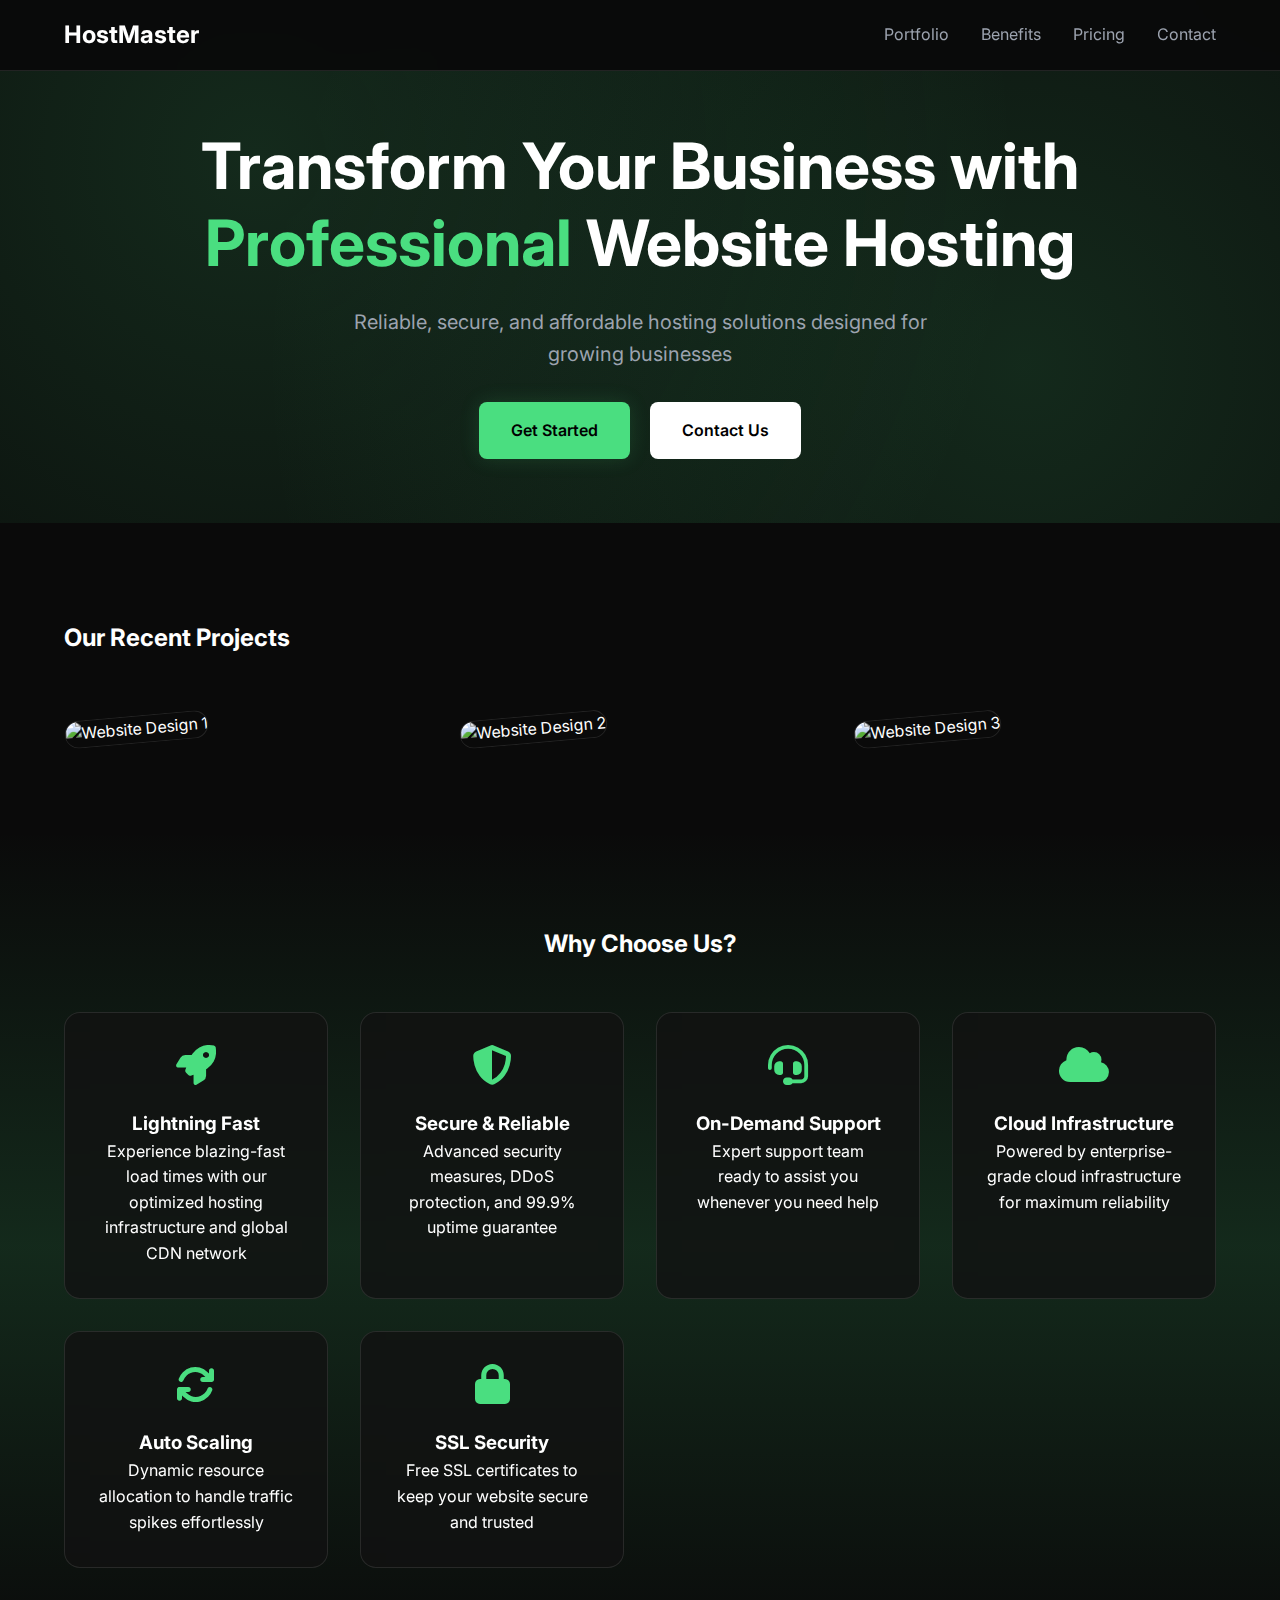
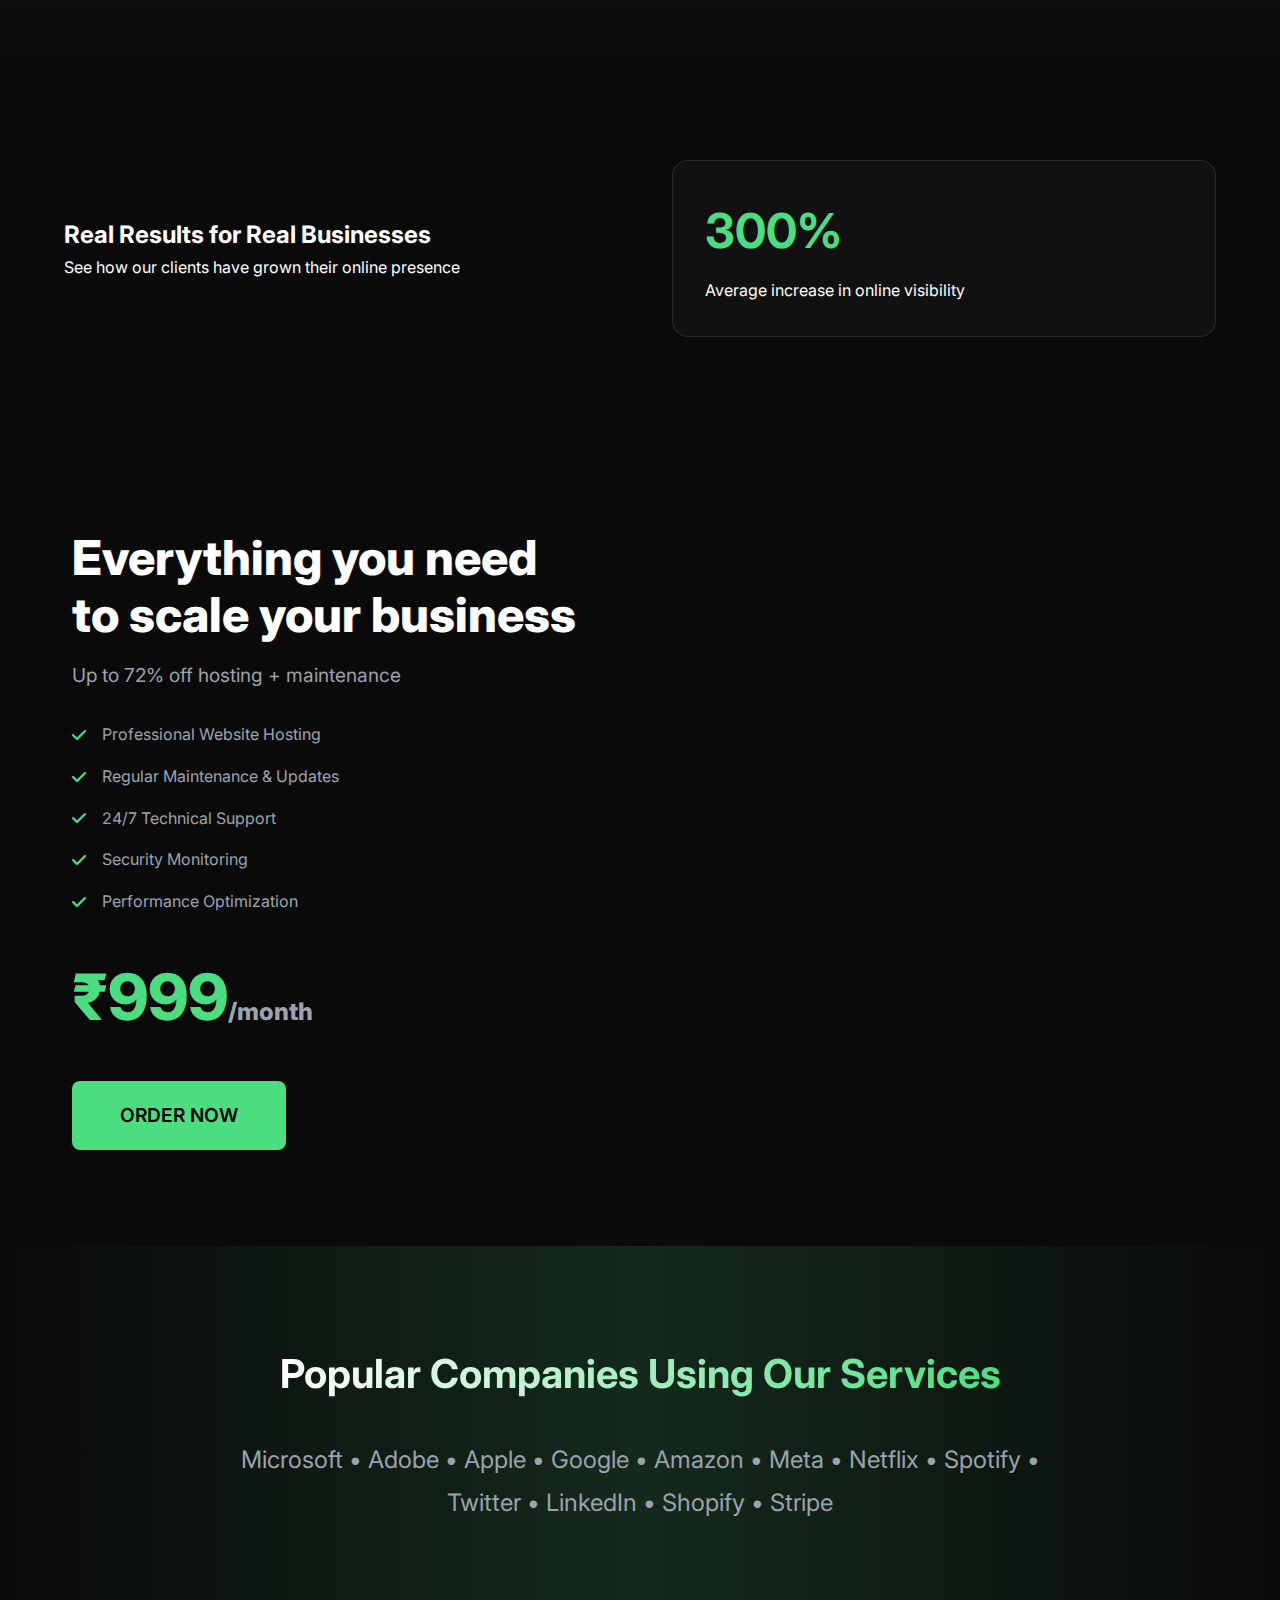
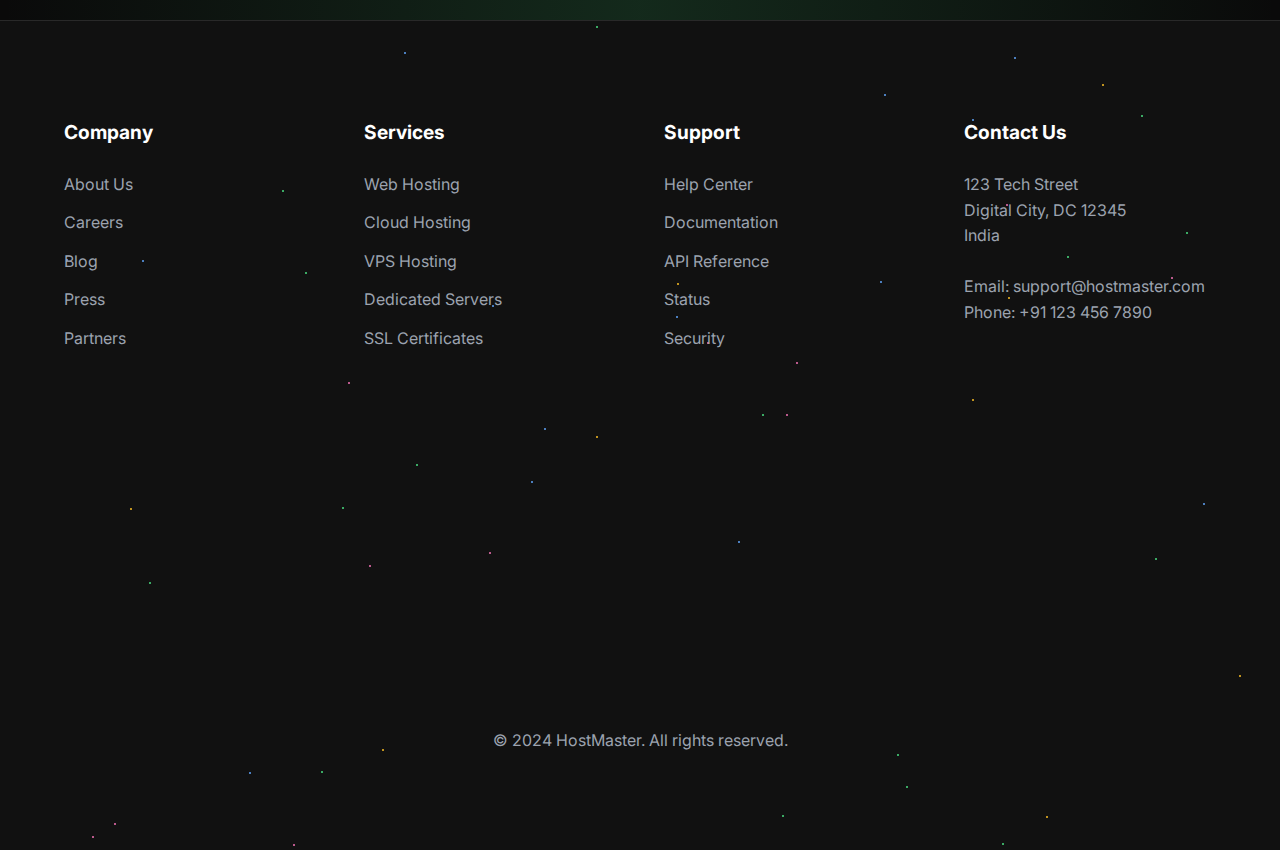
==== index.html @ f2a05460 "new" ====
<!DOCTYPE html>
<html lang="en">
<head>
    <meta charset="UTF-8">
    <meta name="viewport" content="width=device-width, initial-scale=1.0">
    <title>Professional Website Hosting & Maintenance | Affordable Solutions</title>

    <!-- Google Fonts -->
    <link rel="preconnect" href="https://fonts.googleapis.com">
    <link rel="preconnect" href="https://fonts.gstatic.com" crossorigin>
    <link href="https://fonts.googleapis.com/css2?family=Inter:wght@400;500;600;700;800&display=swap" rel="stylesheet">

    <!-- Font Awesome -->
    <link rel="stylesheet" href="https://cdnjs.cloudflare.com/ajax/libs/font-awesome/6.4.0/css/all.min.css">

    <!-- Custom CSS -->
    <link rel="stylesheet" href="styles.css">
</head>
<body>
    <!-- Header -->
    <header class="header">
        <div class="container">
            <a href="#" class="logo">HostMaster</a>
            <button class="hamburger">
                <span></span>
                <span></span>
                <span></span>
            </button>
            <nav>
                <ul class="nav-links">
                    <li><a href="#showcase">Portfolio</a></li>
                    <li><a href="#benefits">Benefits</a></li>
                    <li><a href="#pricing">Pricing</a></li>
                    <li><a href="#contact">Contact</a></li>
                </ul>
            </nav>
        </div>
    </header>

    <!-- Hero Section -->
    <section class="hero">
        <div class="hero-bg">
            <div class="hero-grid"></div>
            <div class="hero-glow"></div>
        </div>
        <div class="container hero-content">
            <h1>Transform Your Business with <span>Professional</span> Website Hosting</h1>
            <p>Reliable, secure, and affordable hosting solutions designed for growing businesses</p>
            <div style="text-align: center;">
                <a href="#pricing" class="btn btn-primary">Get Started</a>
                <a href="#contact" class="btn btn-white" style="margin-left: 1rem;">Contact Us</a>
            </div>
        </div>
    </section>

    <!-- Website Showcase -->
    <section id="showcase" class="showcase">
        <div class="container">
            <h2>Our Recent Projects</h2>
            <div class="showcase-grid">
                <div class="showcase-item">
                    <img src="https://cdn.dribbble.com/userupload/12153759/file/original-dc680ab4bc241a05ec08e70d18f87aba.png?resize=1024x768&vertical=center" alt="Website Design 1">
                </div>
                <div class="showcase-item">
                    <img src="https://cdn.dribbble.com/userupload/17878529/file/original-a08f83c285a0620780c0fa7da1a66de3.png?resize=1024x768&vertical=center" alt="Website Design 2">
                </div>
                <div class="showcase-item">
                    <img src="https://cdn.dribbble.com/userupload/37447016/file/original-9c2257d392488be8902fc1c47d526257.png?resize=1024x768&vertical=center" alt="Website Design 3">
                </div>
            </div>
        </div>
    </section>

    <!-- Benefits Section -->
    <section id="benefits" class="benefits">
        <div class="benefits-bg"></div>
        <div class="container">
            <h2>Why Choose Us?</h2>
            <div class="benefits-grid">
                <div class="benefit-card">
                    <i class="fas fa-rocket"></i>
                    <h3>Lightning Fast</h3>
                    <p>Experience blazing-fast load times with our optimized hosting infrastructure and global CDN network</p>
                </div>
                <div class="benefit-card">
                    <i class="fas fa-shield-alt"></i>
                    <h3>Secure & Reliable</h3>
                    <p>Advanced security measures, DDoS protection, and 99.9% uptime guarantee</p>
                </div>
                <div class="benefit-card">
                    <i class="fas fa-headset"></i>
                    <h3>On-Demand Support</h3>
                    <p>Expert support team ready to assist you whenever you need help</p>
                </div>
                <div class="benefit-card">
                    <i class="fas fa-cloud"></i>
                    <h3>Cloud Infrastructure</h3>
                    <p>Powered by enterprise-grade cloud infrastructure for maximum reliability</p>
                </div>
                <div class="benefit-card">
                    <i class="fas fa-sync"></i>
                    <h3>Auto Scaling</h3>
                    <p>Dynamic resource allocation to handle traffic spikes effortlessly</p>
                </div>
                <div class="benefit-card">
                    <i class="fas fa-lock"></i>
                    <h3>SSL Security</h3>
                    <p>Free SSL certificates to keep your website secure and trusted</p>
                </div>
            </div>
        </div>
    </section>

    <!-- Growth Section -->
    <section class="growth">
        <div class="container">
            <div class="growth-stats">
                <div>
                    <h2>Real Results for Real Businesses</h2>
                    <p>See how our clients have grown their online presence</p>
                </div>
                <div class="stat-card">
                    <div class="stat-number">300%</div>
                    <p>Average increase in online visibility</p>
                </div>
            </div>
        </div>
    </section>

    <!-- Pricing Section -->
    <section id="pricing" class="pricing">
        <div class="pricing-bg"></div>
        <div class="pricing-container">
            <div class="pricing-content">
                <h1 class="pricing-title">Everything you need to scale your business</h1>
                <p class="pricing-subtitle">Up to 72% off hosting + maintenance</p>
                
                <ul class="pricing-features">
                    <li><i class="fas fa-check"></i> Professional Website Hosting</li>
                    <li><i class="fas fa-check"></i> Regular Maintenance & Updates</li>
                    <li><i class="fas fa-check"></i> 24/7 Technical Support</li>
                    <li><i class="fas fa-check"></i> Security Monitoring</li>
                    <li><i class="fas fa-check"></i> Performance Optimization</li>
                </ul>

                <div class="price-amount">
                    ₹999<small>/month</small>
                </div>

                <a href="#contact" class="order-btn">Order Now</a>
            </div>
        </div>
    </section>

    <!-- Trusted Companies Section -->
    <section class="trusted-companies">
        <div class="container">
            <h2>Popular Companies Using Our Services</h2>
            <div class="company-names">
                Microsoft • Adobe • Apple • Google • Amazon • Meta • Netflix • Spotify • Twitter • LinkedIn • Shopify • Stripe
            </div>
        </div>
    </section>

    <!-- Footer -->
    <footer class="footer">
        <div class="footer-stars"></div>
        <div class="container">
            <div class="footer-grid">
                <div class="footer-links">
                    <h4>Company</h4>
                    <ul>
                        <li><a href="#">About Us</a></li>
                        <li><a href="#">Careers</a></li>
                        <li><a href="#">Blog</a></li>
                        <li><a href="#">Press</a></li>
                        <li><a href="#">Partners</a></li>
                    </ul>
                </div>
                <div class="footer-links">
                    <h4>Services</h4>
                    <ul>
                        <li><a href="#">Web Hosting</a></li>
                        <li><a href="#">Cloud Hosting</a></li>
                        <li><a href="#">VPS Hosting</a></li>
                        <li><a href="#">Dedicated Servers</a></li>
                        <li><a href="#">SSL Certificates</a></li>
                    </ul>
                </div>
                <div class="footer-links">
                    <h4>Support</h4>
                    <ul>
                        <li><a href="#">Help Center</a></li>
                        <li><a href="#">Documentation</a></li>
                        <li><a href="#">API Reference</a></li>
                        <li><a href="#">Status</a></li>
                        <li><a href="#">Security</a></li>
                    </ul>
                </div>
                <div class="footer-links">
                    <h4>Contact Us</h4>
                    <p style="color: var(--text-muted);">
                        123 Tech Street<br>
                        Digital City, DC 12345<br>
                        India<br><br>
                        Email: support@hostmaster.com<br>
                        Phone: +91 123 456 7890
                    </p>
                </div>
            </div>
            <div class="map-container">
                <iframe 
                    src="https://www.google.com/maps/embed?pb=!1m18!1m12!1m3!1d3888.5965666493607!2d77.5945627!3d12.9715987!2m3!1f0!2f0!3f0!3m2!1i1024!2i768!4f13.1!3m3!1m2!1s0x3bae1670c9b44e6d%3A0xf8dfc3e8517e4fe0!2sBengaluru%2C%20Karnataka%2C%20India!5e0!3m2!1sen!2sin!4v1645000000000!5m2!1sen!2sin" 
                    width="100%" 
                    height="100%" 
                    style="border:0;" 
                    allowfullscreen="" 
                    loading="lazy">
                </iframe>
            </div>
            <div style="text-align: center; margin-top: 2rem; color: var(--text-muted);">
                <p>&copy; 2024 HostMaster. All rights reserved.</p>
            </div>
        </div>
    </footer>

    <!-- Custom JS -->
    <script src="script.js"></script>
</body>
</html>
---- styles.css ----
:root {
    --bg-color: #0a0a0a;
    --card-bg: #111111;
    --primary: #4ade80;
    --primary-dark: #22c55e;
    --primary-glow: rgba(74, 222, 128, 0.15);
    --text-color: #ffffff;
    --text-muted: #9ca3af;
    --border-color: rgba(255, 255, 255, 0.1);
}

* {
    margin: 0;
    padding: 0;
    box-sizing: border-box;
    scroll-behavior: smooth;
}

body {
    font-family: 'Inter', sans-serif;
    background-color: var(--bg-color);
    color: var(--text-color);
    line-height: 1.6;
}

.container {
    max-width: 1200px;
    margin: 0 auto;
    padding: 0 1.5rem;
}

/* Header */
.header {
    background: rgba(10, 10, 10, 0.95);
    backdrop-filter: blur(20px);
    position: fixed;
    width: 100%;
    z-index: 1000;
    padding: 1rem 0;
    border-bottom: 1px solid var(--border-color);
}

.header .container {
    display: flex;
    justify-content: space-between;
    align-items: center;
}

.logo {
    font-size: 1.5rem;
    font-weight: 700;
    color: var(--text-color);
    text-decoration: none;
}

.nav-links {
    display: flex;
    gap: 2rem;
    list-style: none;
}

.nav-links a {
    color: var(--text-muted);
    text-decoration: none;
    transition: color 0.3s;
}

.nav-links a:hover {
    color: var(--text-color);
}

/* Hamburger Menu */
.hamburger {
    display: none;
    cursor: pointer;
    background: none;
    border: none;
    padding: 0.5rem;
}

.hamburger span {
    display: block;
    width: 25px;
    height: 3px;
    background-color: var(--text-color);
    margin: 5px 0;
    transition: all 0.3s ease;
}

/* Hero Section */
.hero {
    padding: 8rem 0 4rem;
    position: relative;
    overflow: hidden;
}

.hero-bg {
    position: absolute;
    top: 0;
    left: 0;
    right: 0;
    bottom: 0;
    z-index: 0;
}

.hero-grid {
    position: absolute;
    top: 0;
    left: 0;
    right: 0;
    bottom: 0;
    background: 
        linear-gradient(90deg, var(--bg-color) 1px, transparent 1px) 0 0 / 40px 40px,
        linear-gradient(var(--bg-color) 1px, transparent 1px) 0 0 / 40px 40px;
    opacity: 0.1;
}

.hero-glow {
    position: absolute;
    top: 0;
    left: 0;
    right: 0;
    bottom: 0;
    background: 
        radial-gradient(circle at 20% 30%, var(--primary-glow) 0%, transparent 70%),
        radial-gradient(circle at 80% 70%, var(--primary-glow) 0%, transparent 70%);
}

.hero-content {
    position: relative;
    z-index: 1;
}

.hero h1 {
    font-size: 4rem;
    line-height: 1.2;
    margin-bottom: 1.5rem;
    text-align: center;
    max-width: 900px;
    margin-left: auto;
    margin-right: auto;
}

.hero h1 span {
    color: var(--primary);
}

.hero p {
    font-size: 1.25rem;
    color: var(--text-muted);
    text-align: center;
    max-width: 600px;
    margin: 0 auto 2rem;
}

/* Buttons */
.btn {
    display: inline-block;
    padding: 1rem 2rem;
    border-radius: 8px;
    font-weight: 600;
    text-decoration: none;
    transition: all 0.3s;
}

.btn-primary {
    background: var(--primary);
    color: #000;
    box-shadow: 0 0 20px var(--primary-glow);
}

.btn-primary:hover {
    background: var(--primary-dark);
    transform: translateY(-2px);
}

.btn-white {
    background: #fff;
    color: #000;
}

.btn-white:hover {
    background: #f3f4f6;
    transform: translateY(-2px);
}

/* Website Showcase */
.showcase {
    padding: 6rem 0;
    position: relative;
}

.showcase-grid {
    display: grid;
    grid-template-columns: repeat(3, 1fr);
    gap: 2rem;
    margin-top: 3rem;
}

.showcase-item {
    position: relative;
    border-radius: 16px;
    overflow: hidden;
    transform: rotate(-5deg);
    transition: transform 0.3s;
}

.showcase-item:hover {
    transform: rotate(0) scale(1.05);
}

.showcase-item img {
    width: 100%;
    height: auto;
    border-radius: 16px;
    border: 1px solid var(--border-color);
}

/* Benefits Section */
.benefits {
    padding: 6rem 0;
    position: relative;
}

.benefits-bg {
    position: absolute;
    top: 0;
    left: 0;
    right: 0;
    bottom: 0;
    background: linear-gradient(to bottom, transparent, var(--primary-glow), transparent);
    z-index: 0;
}

.benefits .container {
    position: relative;
    z-index: 1;
    text-align: center;
}

.benefits-grid {
    display: grid;
    grid-template-columns: repeat(auto-fit, minmax(250px, 1fr));
    gap: 2rem;
    margin-top: 3rem;
}

.benefit-card {
    background: rgba(17, 17, 17, 0.8);
    backdrop-filter: blur(10px);
    padding: 2rem;
    border-radius: 16px;
    border: 1px solid var(--border-color);
    transition: transform 0.3s, box-shadow 0.3s;
    text-align: center;
}

.benefit-card:hover {
    transform: translateY(-10px);
    box-shadow: 0 10px 30px rgba(74, 222, 128, 0.1);
}

.benefit-card i {
    font-size: 2.5rem;
    color: var(--primary);
    margin-bottom: 1.5rem;
}

/* Growth Section */
.growth {
    padding: 6rem 0;
}

.growth-stats {
    display: grid;
    grid-template-columns: repeat(2, 1fr);
    gap: 4rem;
    align-items: center;
}

.stat-card {
    background: var(--card-bg);
    padding: 2rem;
    border-radius: 16px;
    border: 1px solid var(--border-color);
}

.stat-number {
    font-size: 3rem;
    font-weight: 700;
    color: var(--primary);
    margin-bottom: 0.5rem;
}

/* Pricing Section */
.pricing {
    padding: 6rem 0;
    background: var(--bg-color);
    position: relative;
    overflow: hidden;
}

.pricing-bg {
    position: absolute;
    top: 50%;
    right: 0;
    width: 50%;
    height: 100%;
    background-image: url('https://media.istockphoto.com/id/1328208927/vector/abstract-maze-route-subway-intersection-background-pattern.jpg?s=612x612&w=0&k=20&c=2VuiIXaGx7JWQPQbiqLk1LyRIShLbZQZInVuijUXZQM=');
    background-size: cover;
    background-position: center;
    opacity: 0.1;
    z-index: 0;
}

.pricing-container {
    display: flex;
    align-items: center;
    max-width: 1200px;
    margin: 0 auto;
    padding: 0 2rem;
    position: relative;
    z-index: 1;
}

.pricing-content {
    width: 50%;
    padding-right: 4rem;
}

.pricing-title {
    font-size: 3rem;
    font-weight: 800;
    margin-bottom: 1rem;
    line-height: 1.2;
}

.pricing-subtitle {
    font-size: 1.2rem;
    color: var(--text-muted);
    margin-bottom: 2rem;
}

.pricing-features {
    list-style: none;
    margin-bottom: 2rem;
}

.pricing-features li {
    margin-bottom: 1rem;
    display: flex;
    align-items: center;
    color: var(--text-muted);
}

.pricing-features i {
    color: var(--primary);
    margin-right: 1rem;
}

.price-amount {
    font-size: 4rem;
    font-weight: 800;
    color: var(--primary);
    margin-bottom: 2rem;
}

.price-amount small {
    font-size: 1.5rem;
    color: var(--text-muted);
}

.order-btn {
    display: inline-block;
    padding: 1.2rem 3rem;
    font-size: 1.2rem;
    font-weight: 600;
    background: var(--primary);
    color: #000;
    border-radius: 8px;
    text-decoration: none;
    transition: all 0.3s;
    text-transform: uppercase;
}

.order-btn:hover {
    background: var(--primary-dark);
    transform: translateY(-2px);
}

/* Trusted Companies Section */
.trusted-companies {
    padding: 6rem 0;
    text-align: center;
    position: relative;
    background: linear-gradient(to right, transparent, var(--primary-glow), transparent);
}

.trusted-companies h2 {
    font-size: 2.5rem;
    margin-bottom: 2rem;
    background: linear-gradient(to right, var(--text-color), var(--primary));
    -webkit-background-clip: text;
    background-clip: text;
    color: transparent;
    display: inline-block;
}

.company-names {
    font-size: 1.5rem;
    color: var(--text-muted);
    max-width: 800px;
    margin: 0 auto;
    line-height: 1.8;
}

/* Footer */
.footer {
    background: var(--card-bg);
    padding: 6rem 0;
    border-top: 1px solid var(--border-color);
    position: relative;
    overflow: hidden;
}

.footer-stars {
    position: absolute;
    top: 0;
    left: 0;
    right: 0;
    bottom: 0;
    z-index: 0;
}

.footer .container {
    position: relative;
    z-index: 1;
}

.star {
    position: absolute;
    width: 2px;
    height: 2px;
    background: white;
    border-radius: 50%;
    animation: glow 3s infinite;
}

@keyframes glow {
    0% { opacity: 0; transform: scale(1); }
    50% { opacity: 1; transform: scale(1.5); }
    100% { opacity: 0; transform: scale(1); }
}

.footer-grid {
    display: grid;
    grid-template-columns: repeat(auto-fit, minmax(200px, 1fr));
    gap: 3rem;
}

.footer-links h4 {
    color: var(--text-color);
    margin-bottom: 1.5rem;
    font-size: 1.2rem;
}

.footer-links ul {
    list-style: none;
}

.footer-links a {
    color: var(--text-muted);
    text-decoration: none;
    display: block;
    margin-bottom: 0.8rem;
    transition: color 0.3s;
}

.footer-links a:hover {
    color: var(--text-color);
}

.map-container {
    height: 300px;
    border-radius: 16px;
    overflow: hidden;
    margin-top: 2rem;
}

/* Responsive Design */
@media (max-width: 768px) {
    .hamburger {
        display: block;
    }

    .nav-links {
        display: none;
        position: absolute;
        top: 100%;
        left: 0;
        right: 0;
        background: var(--card-bg);
        padding: 1rem;
        flex-direction: column;
        gap: 1rem;
        border-top: 1px solid var(--border-color);
    }

    .nav-links.active {
        display: flex;
    }

    .hero h1 {
        font-size: 2.5rem;
    }

    .showcase-grid {
        grid-template-columns: 1fr;
    }

    .growth-stats {
        grid-template-columns: 1fr;
    }

    .pricing-container {
        flex-direction: column;
    }
    
    .pricing-content {
        width: 100%;
        padding-right: 0;
        text-align: center;
    }
    
    .pricing-bg {
        width: 100%;
        height: 50%;
        top: 50%;
    }
    
    .pricing-features {
        text-align: left;
        max-width: 400px;
        margin: 0 auto 2rem;
    }

    /* Hamburger animation */
    .hamburger.active span:nth-child(1) {
        transform: rotate(45deg) translate(5px, 5px);
    }

    .hamburger.active span:nth-child(2) {
        opacity: 0;
    }

    .hamburger.active span:nth-child(3) {
        transform: rotate(-45deg) translate(7px, -6px);
    }
}
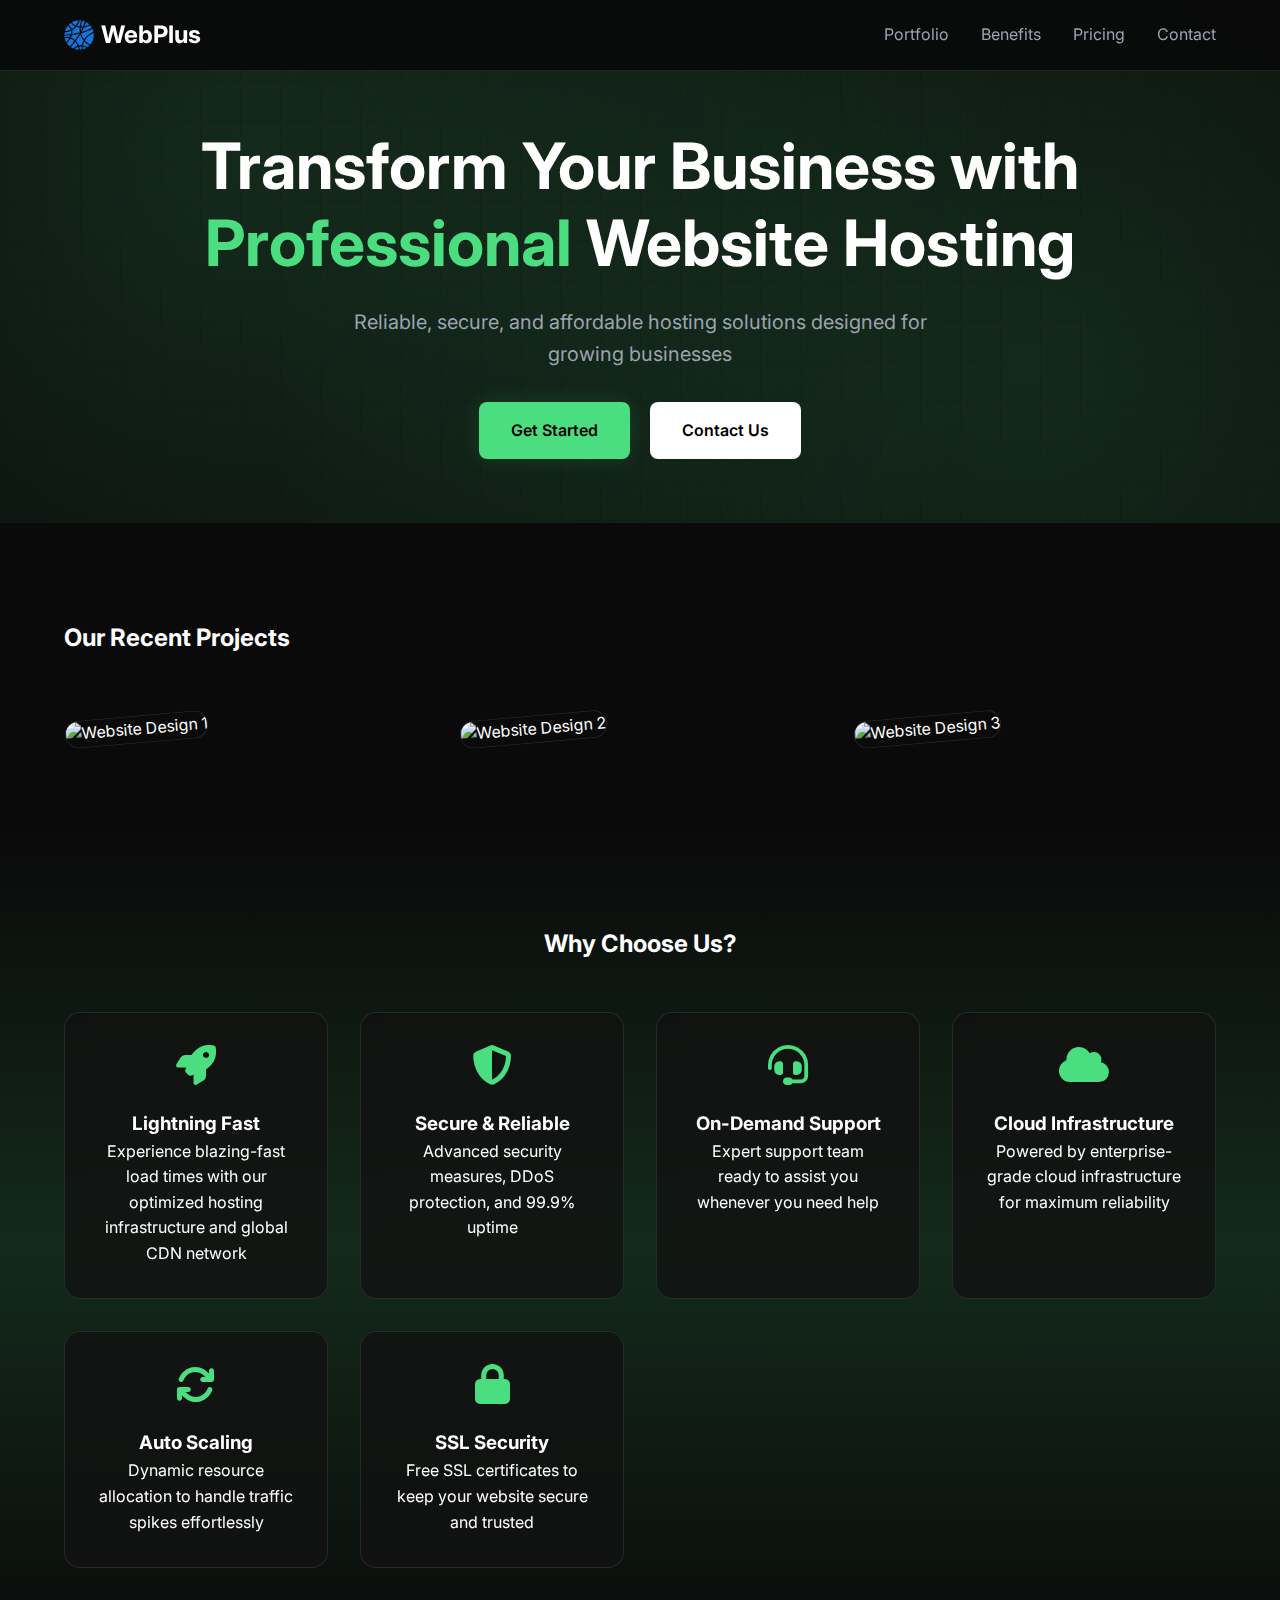
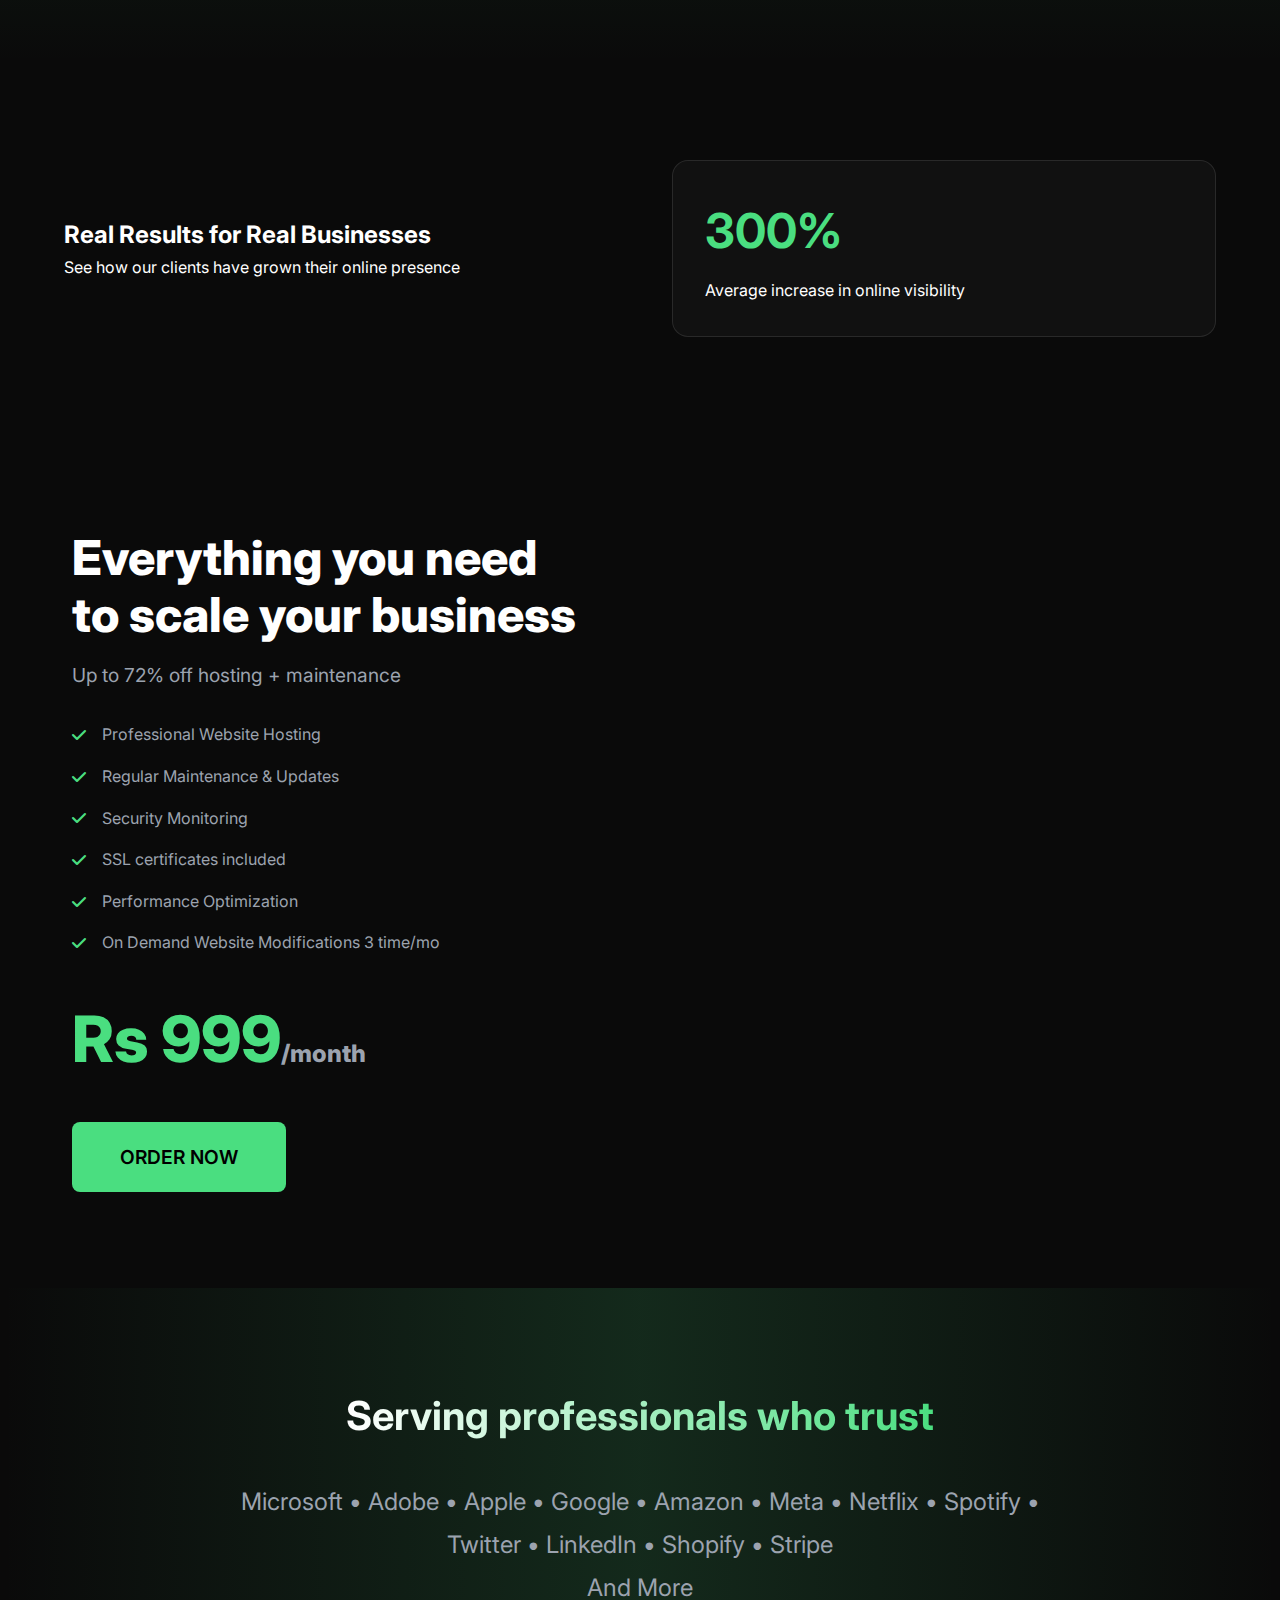
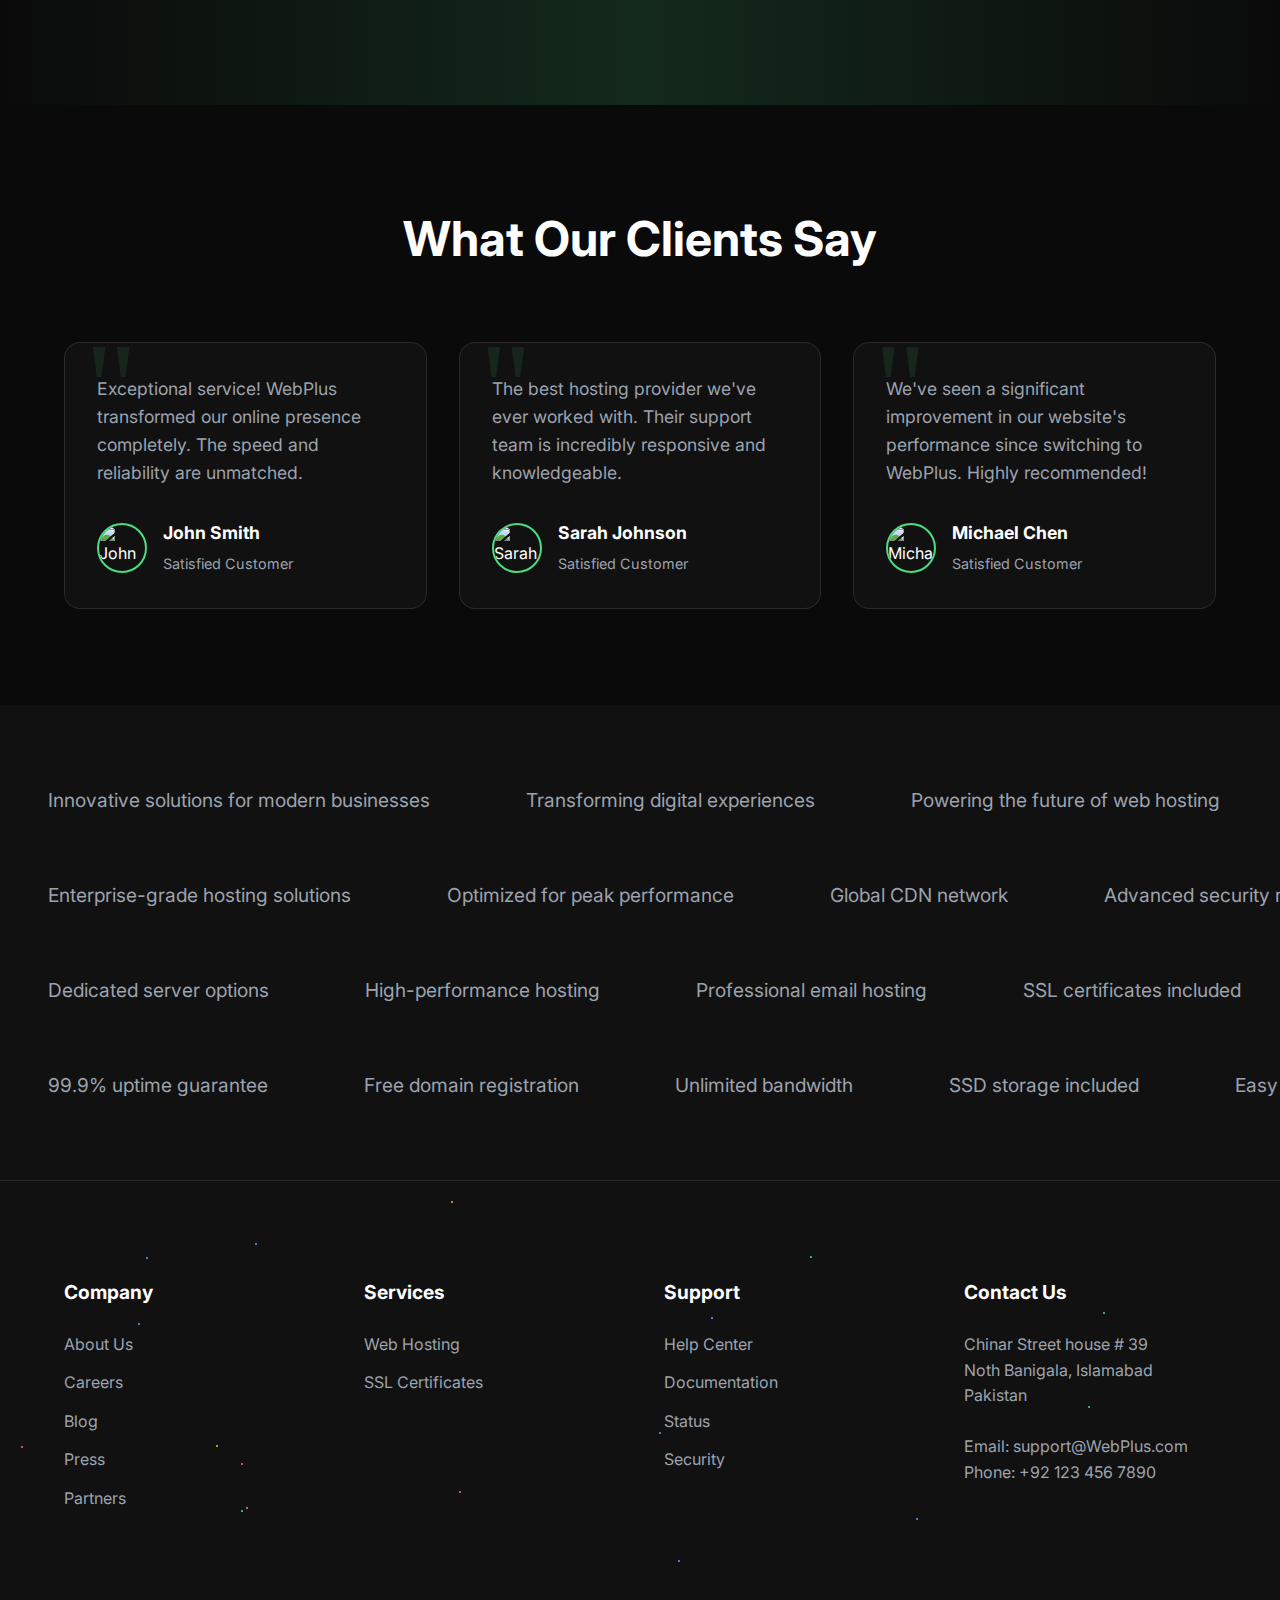
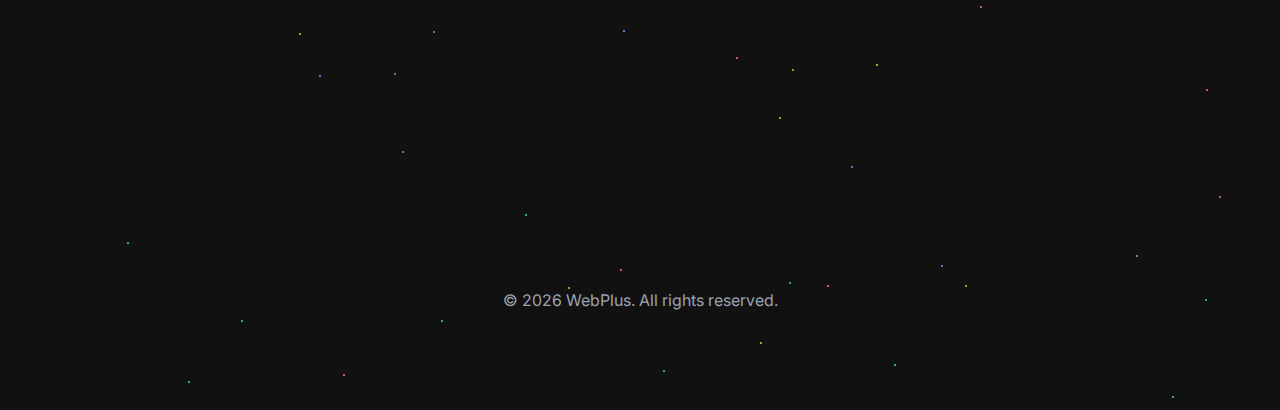
==== commit 699374a3: "new" ====
--- a/index.html
+++ b/index.html
@@ -8,6 +8,7 @@
     <!-- Google Fonts -->
     <link rel="preconnect" href="https://fonts.googleapis.com">
     <link rel="preconnect" href="https://fonts.gstatic.com" crossorigin>
+    <link rel="icon" type="image/png" href="logo.png">
     <link href="https://fonts.googleapis.com/css2?family=Inter:wght@400;500;600;700;800&display=swap" rel="stylesheet">
 
     <!-- Font Awesome -->
@@ -20,27 +21,26 @@
     <!-- Header -->
     <header class="header">
         <div class="container">
-            <a href="#" class="logo">HostMaster</a>
+            <a style="display: flex;align-items: center;" href="./index.html" class="logo"><img src="logo.png" style="height:30px;margin-right: 7px;" alt="">WebPlus</a>
+            <nav>
+                <ul class="nav-links">
+                    <li><a href="#showcase">Portfolio</a></li>
+                    <li><a href="#benefits">Benefits</a></li>
+                    <li><a href="#pricing">Pricing</a></li>
+                    <li><a href="/contact.html">Contact</a></li>
+                </ul>
+            </nav>
             <button class="hamburger">
                 <span></span>
                 <span></span>
                 <span></span>
             </button>
-            <nav>
-                <ul class="nav-links">
-                    <li><a href="#showcase">Portfolio</a></li>
-                    <li><a href="#benefits">Benefits</a></li>
-                    <li><a href="#pricing">Pricing</a></li>
-                    <li><a href="#contact">Contact</a></li>
-                </ul>
-            </nav>
         </div>
     </header>
 
     <!-- Hero Section -->
     <section class="hero">
         <div class="hero-bg">
-            <div class="hero-grid"></div>
             <div class="hero-glow"></div>
         </div>
         <div class="container hero-content">
@@ -48,9 +48,10 @@
             <p>Reliable, secure, and affordable hosting solutions designed for growing businesses</p>
             <div style="text-align: center;">
                 <a href="#pricing" class="btn btn-primary">Get Started</a>
-                <a href="#contact" class="btn btn-white" style="margin-left: 1rem;">Contact Us</a>
-            </div>
-        </div>
+                <a href="./contact.html" class="btn btn-white" style="margin-left: 1rem;">Contact Us</a>
+            </div>
+        </div>
+        <div class="hero-grid"></div>
     </section>
 
     <!-- Website Showcase -->
@@ -85,7 +86,7 @@
                 <div class="benefit-card">
                     <i class="fas fa-shield-alt"></i>
                     <h3>Secure & Reliable</h3>
-                    <p>Advanced security measures, DDoS protection, and 99.9% uptime guarantee</p>
+                    <p>Advanced security measures, DDoS protection, and 99.9% uptime</p>
                 </div>
                 <div class="benefit-card">
                     <i class="fas fa-headset"></i>
@@ -138,13 +139,14 @@
                 <ul class="pricing-features">
                     <li><i class="fas fa-check"></i> Professional Website Hosting</li>
                     <li><i class="fas fa-check"></i> Regular Maintenance & Updates</li>
-                    <li><i class="fas fa-check"></i> 24/7 Technical Support</li>
                     <li><i class="fas fa-check"></i> Security Monitoring</li>
+                    <li><i class="fas fa-check"></i> SSL certificates included</li>
                     <li><i class="fas fa-check"></i> Performance Optimization</li>
+                    <li><i class="fas fa-check"></i> On Demand Website Modifications 3 time/mo</li>
                 </ul>
 
                 <div class="price-amount">
-                    ₹999<small>/month</small>
+                    Rs 999<small>/month</small>
                 </div>
 
                 <a href="#contact" class="order-btn">Order Now</a>
@@ -155,9 +157,97 @@
     <!-- Trusted Companies Section -->
     <section class="trusted-companies">
         <div class="container">
-            <h2>Popular Companies Using Our Services</h2>
+            <h2>Serving professionals who trust</h2>
             <div class="company-names">
-                Microsoft • Adobe • Apple • Google • Amazon • Meta • Netflix • Spotify • Twitter • LinkedIn • Shopify • Stripe
+                Microsoft • Adobe • Apple • Google • Amazon • Meta • Netflix • Spotify • Twitter • LinkedIn • Shopify • Stripe <br> And More
+            </div>
+        </div>
+    </section>
+
+    <!-- Reviews Section -->
+    <section class="reviews">
+        <div class="container">
+            <h2>What Our Clients Say</h2>
+            <div class="reviews-grid">
+                <div class="review-card">
+                    <div class="review-quote">"</div>
+                    <p>Exceptional service! WebPlus transformed our online presence completely. The speed and reliability are unmatched.</p>
+                    <div class="reviewer">
+                        <img src="https://randomuser.me/api/portraits/men/1.jpg" alt="John Smith">
+                        <div>
+                            <h4>John Smith</h4>
+                            <span>Satisfied Customer</span>
+                        </div>
+                    </div>
+                </div>
+                <div class="review-card">
+                    <div class="review-quote">"</div>
+                    <p>The best hosting provider we've ever worked with. Their support team is incredibly responsive and knowledgeable.</p>
+                    <div class="reviewer">
+                        <img src="https://randomuser.me/api/portraits/women/1.jpg" alt="Sarah Johnson">
+                        <div>
+                            <h4>Sarah Johnson</h4>
+                            <span>Satisfied Customer</span>
+                        </div>
+                    </div>
+                </div>
+                <div class="review-card">
+                    <div class="review-quote">"</div>
+                    <p>We've seen a significant improvement in our website's performance since switching to WebPlus. Highly recommended!</p>
+                    <div class="reviewer">
+                        <img src="https://randomuser.me/api/portraits/men/2.jpg" alt="Michael Chen">
+                        <div>
+                            <h4>Michael Chen</h4>
+                            <span>Satisfied Customer</span>
+                        </div>
+                    </div>
+                </div>
+            </div>
+        </div>
+    </section>
+
+    <!-- Sliding Sentences Section -->
+    <section class="sliding-sentences">
+        <div class="sentences-container">
+            <div class="sentence-row" data-direction="right">
+                <div class="sentence">Innovative solutions for modern businesses</div>
+                <div class="sentence">Transforming digital experiences</div>
+                <div class="sentence">Powering the future of web hosting</div>
+                <div class="sentence">Reliable performance guaranteed</div>
+                <div class="sentence">Leading edge technology</div>
+                <div class="sentence">Secure and scalable infrastructure</div>
+                <div class="sentence">24/7 expert support available</div>
+                <div class="sentence">Cloud-powered solutions</div>
+            </div>
+            <div class="sentence-row" data-direction="left">
+                <div class="sentence">Enterprise-grade hosting solutions</div>
+                <div class="sentence">Optimized for peak performance</div>
+                <div class="sentence">Global CDN network</div>
+                <div class="sentence">Advanced security measures</div>
+                <div class="sentence">Automated backups included</div>
+                <div class="sentence">Seamless scalability options</div>
+                <div class="sentence">Premium support team</div>
+                <div class="sentence">Custom hosting solutions</div>
+            </div>
+            <div class="sentence-row" data-direction="right">
+                <div class="sentence">Dedicated server options</div>
+                <div class="sentence">High-performance hosting</div>
+                <div class="sentence">Professional email hosting</div>
+                <div class="sentence">SSL certificates included</div>
+                <div class="sentence">DDoS protection enabled</div>
+                <div class="sentence">Daily malware scanning</div>
+                <div class="sentence">One-click installations</div>
+                <div class="sentence">Managed WordPress hosting</div>
+            </div>
+            <div class="sentence-row" data-direction="left">
+                <div class="sentence">99.9% uptime guarantee</div>
+                <div class="sentence">Free domain registration</div>
+                <div class="sentence">Unlimited bandwidth</div>
+                <div class="sentence">SSD storage included</div>
+                <div class="sentence">Easy site migration</div>
+                <div class="sentence">Regular security updates</div>
+                <div class="sentence">Developer-friendly tools</div>
+                <div class="sentence">30-day money-back guarantee</div>
             </div>
         </div>
     </section>
@@ -181,9 +271,6 @@
                     <h4>Services</h4>
                     <ul>
                         <li><a href="#">Web Hosting</a></li>
-                        <li><a href="#">Cloud Hosting</a></li>
-                        <li><a href="#">VPS Hosting</a></li>
-                        <li><a href="#">Dedicated Servers</a></li>
                         <li><a href="#">SSL Certificates</a></li>
                     </ul>
                 </div>
@@ -192,7 +279,6 @@
                     <ul>
                         <li><a href="#">Help Center</a></li>
                         <li><a href="#">Documentation</a></li>
-                        <li><a href="#">API Reference</a></li>
                         <li><a href="#">Status</a></li>
                         <li><a href="#">Security</a></li>
                     </ul>
@@ -200,17 +286,17 @@
                 <div class="footer-links">
                     <h4>Contact Us</h4>
                     <p style="color: var(--text-muted);">
-                        123 Tech Street<br>
-                        Digital City, DC 12345<br>
-                        India<br><br>
-                        Email: support@hostmaster.com<br>
-                        Phone: +91 123 456 7890
+                        Chinar Street house # 39<br>
+                        Noth Banigala, Islamabad<br>
+                        Pakistan<br><br>
+                        Email: support@WebPlus.com<br>
+                        Phone: +92 123 456 7890
                     </p>
                 </div>
             </div>
             <div class="map-container">
                 <iframe 
-                    src="https://www.google.com/maps/embed?pb=!1m18!1m12!1m3!1d3888.5965666493607!2d77.5945627!3d12.9715987!2m3!1f0!2f0!3f0!3m2!1i1024!2i768!4f13.1!3m3!1m2!1s0x3bae1670c9b44e6d%3A0xf8dfc3e8517e4fe0!2sBengaluru%2C%20Karnataka%2C%20India!5e0!3m2!1sen!2sin!4v1645000000000!5m2!1sen!2sin" 
+                    src="https://www.google.com/maps/embed?pb=!1m18!1m12!1m3!1d212489.57188282424!2d72.89004740626177!3d33.679191330882055!2m3!1f0!2f0!3f0!3m2!1i1024!2i768!4f13.1!3m3!1m2!1s0x38dfc1ae521b90e7%3A0x74ffabfce087665d!2sEngineering%20Plus!5e0!3m2!1sen!2s!4v1743499499097!5m2!1sen!2s" 
                     width="100%" 
                     height="100%" 
                     style="border:0;" 
@@ -219,7 +305,12 @@
                 </iframe>
             </div>
             <div style="text-align: center; margin-top: 2rem; color: var(--text-muted);">
-                <p>&copy; 2024 HostMaster. All rights reserved.</p>
+                <p>&copy; <span id="year"></span> WebPlus. All rights reserved.</p>
+
+                <script>
+                    // Get the current year and insert it into the span with id "year"
+                    document.getElementById("year").textContent = new Date().getFullYear();
+                </script>
             </div>
         </div>
     </footer>
@@ -227,4 +318,4 @@
     <!-- Custom JS -->
     <script src="script.js"></script>
 </body>
-</html>+</html>
--- a/styles.css
+++ b/styles.css
@@ -302,7 +302,7 @@
 
 .pricing-bg {
     position: absolute;
-    top: 50%;
+    top: 0%;
     right: 0;
     width: 50%;
     height: 100%;
@@ -388,6 +388,130 @@
     transform: translateY(-2px);
 }
 
+/* Reviews Section */
+.reviews {
+    padding: 6rem 0;
+    background: var(--bg-color);
+    position: relative;
+}
+
+.reviews h2 {
+    text-align: center;
+    font-size: 3rem;
+    margin-bottom: 4rem;
+}
+
+.reviews-grid {
+    display: grid;
+    grid-template-columns: repeat(3, 1fr);
+    gap: 2rem;
+}
+
+.review-card {
+    background: var(--card-bg);
+    padding: 2rem;
+    border-radius: 16px;
+    border: 1px solid var(--border-color);
+    position: relative;
+    transition: transform 0.3s;
+}
+
+.review-card:hover {
+    transform: translateY(-10px);
+}
+
+.review-quote {
+    position: absolute;
+    top: -20px;
+    left: 20px;
+    font-size: 8rem;
+    color: var(--primary);
+    opacity: 0.1;
+    font-family: serif;
+    line-height: 1;
+}
+
+.review-card p {
+    color: var(--text-muted);
+    font-size: 1.1rem;
+    margin-bottom: 2rem;
+    position: relative;
+}
+
+.reviewer {
+    display: flex;
+    align-items: center;
+    gap: 1rem;
+}
+
+.reviewer img {
+    width: 50px;
+    height: 50px;
+    border-radius: 50%;
+    border: 2px solid var(--primary);
+}
+
+.reviewer h4 {
+    font-size: 1.1rem;
+    margin-bottom: 0.2rem;
+}
+
+.reviewer span {
+    color: var(--text-muted);
+    font-size: 0.9rem;
+}
+
+/* Sliding Sentences Section */
+.sliding-sentences {
+    padding: 4rem 0;
+    background: var(--card-bg);
+    overflow: hidden;
+}
+
+.sentences-container {
+    display: flex;
+    flex-direction: column;
+    gap: 2rem;
+}
+
+.sentence-row {
+    display: flex;
+    white-space: nowrap;
+    animation: slide 30s linear infinite;
+}
+
+.sentence-row[data-direction="left"] {
+    animation-direction: reverse;
+}
+
+.sentence {
+    display: inline-block;
+    padding: 1rem 2rem;
+    margin: 0 1rem;
+    color: var(--text-muted);
+    font-size: 1.2rem;
+    transition: color 0.3s;
+    cursor: pointer;
+}
+
+.sentence:hover {
+    color: var(--primary);
+}
+
+.sentence-row:nth-child(1) .sentence:hover { color: #4ade80; }
+.sentence-row:nth-child(2) .sentence:hover { color: #60a5fa; }
+.sentence-row:nth-child(3) .sentence:hover { color: #f472b6; }
+.sentence-row:nth-child(4) .sentence:hover { color: #fbbf24; }
+
+@keyframes slide {
+    0% {
+        transform: translateX(0);
+    }
+    100% {
+        transform: translateX(-50%);
+    }
+}
+
 /* Trusted Companies Section */
 .trusted-companies {
     padding: 6rem 0;
@@ -533,9 +657,7 @@
     }
     
     .pricing-bg {
-        width: 100%;
-        height: 50%;
-        top: 50%;
+        display: none;
     }
     
     .pricing-features {
@@ -544,6 +666,15 @@
         margin: 0 auto 2rem;
     }
 
+    .reviews-grid {
+        grid-template-columns: 1fr;
+    }
+
+    .sentence {
+        font-size: 1rem;
+        padding: 0.8rem 1.5rem;
+    }
+
     /* Hamburger animation */
     .hamburger.active span:nth-child(1) {
         transform: rotate(45deg) translate(5px, 5px);
